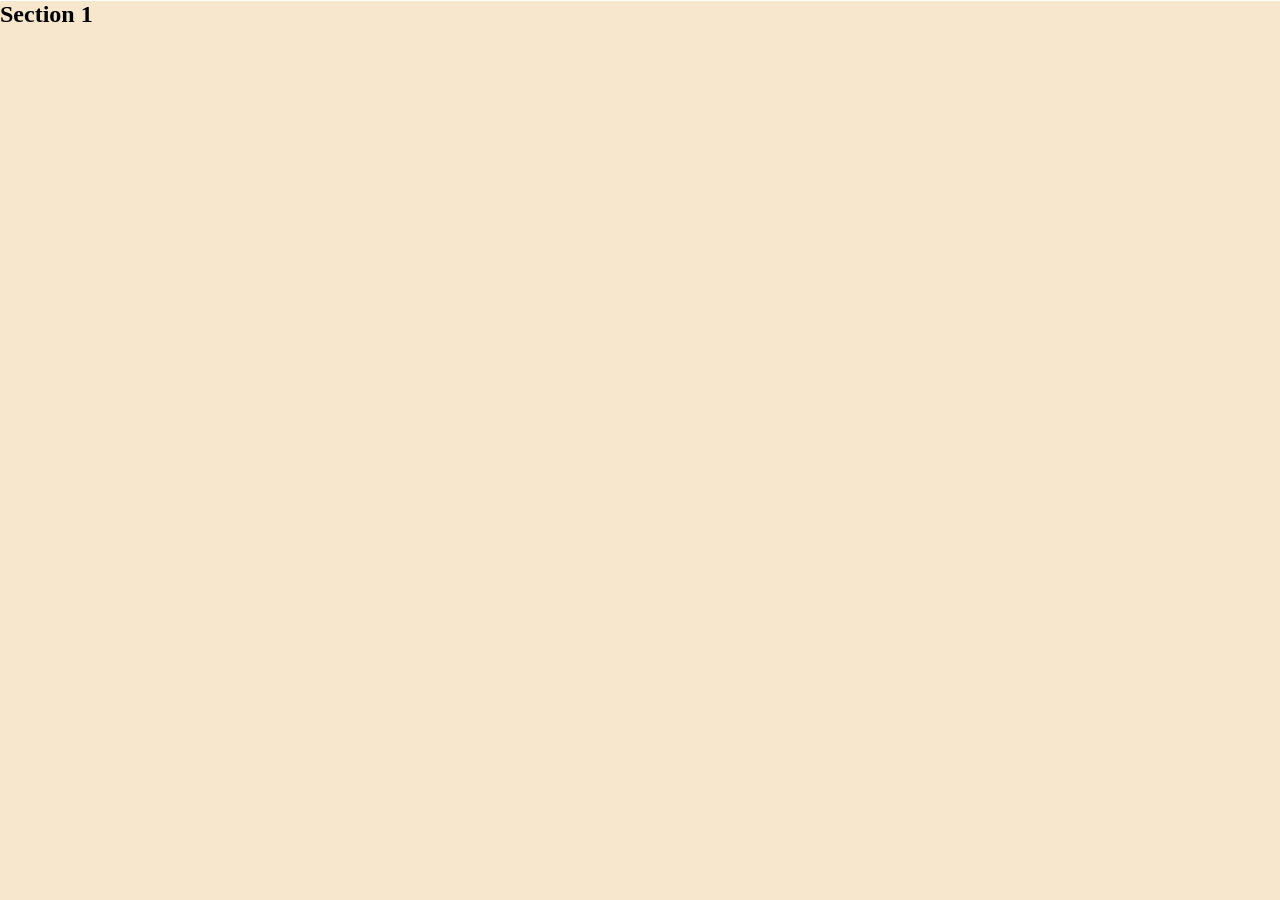
==== index.html @ 03736270 "renamed_main_to_index.html" ====
<!DOCTYPE html>
<html lang="en">

<head>
    <meta charset="UTF-8">
    <title>Splash Screen</title>
    <link rel="stylesheet" href="styles.css">
</head>

<body>
    <div class="parent-container">
        <section class="full-page-section"; style="background-color:#f7e7cd;"><h1>Section 1</h1></section>
        <section class="full-page-section"; style="background-color: #fff6e6;"><h1>Section 2</h1></section>
        <section class="full-page-section"><h1>Section 3</h1></section>
    </div>
</body>

</html>
---- styles.css ----
body {
  margin: 0;
  overflow: hidden; /* Prevent body scroll */
}

.parent-container {
  scroll-snap-type: y mandatory; /* Enable vertical mandatory snapping */
  overflow-y: scroll; /* Enable vertical scrolling */
  height: 100vh; /* Full viewport height */
  width: 100vw; /* Full viewport width */
}

.full-page-section {
  scroll-snap-align: start; /* Snap to the start of each section */
  height: 100vh; /* Each section takes full viewport height */
  width: 100vw; /* Each section takes full viewport width */
  /* Add styling for individual sections */
}
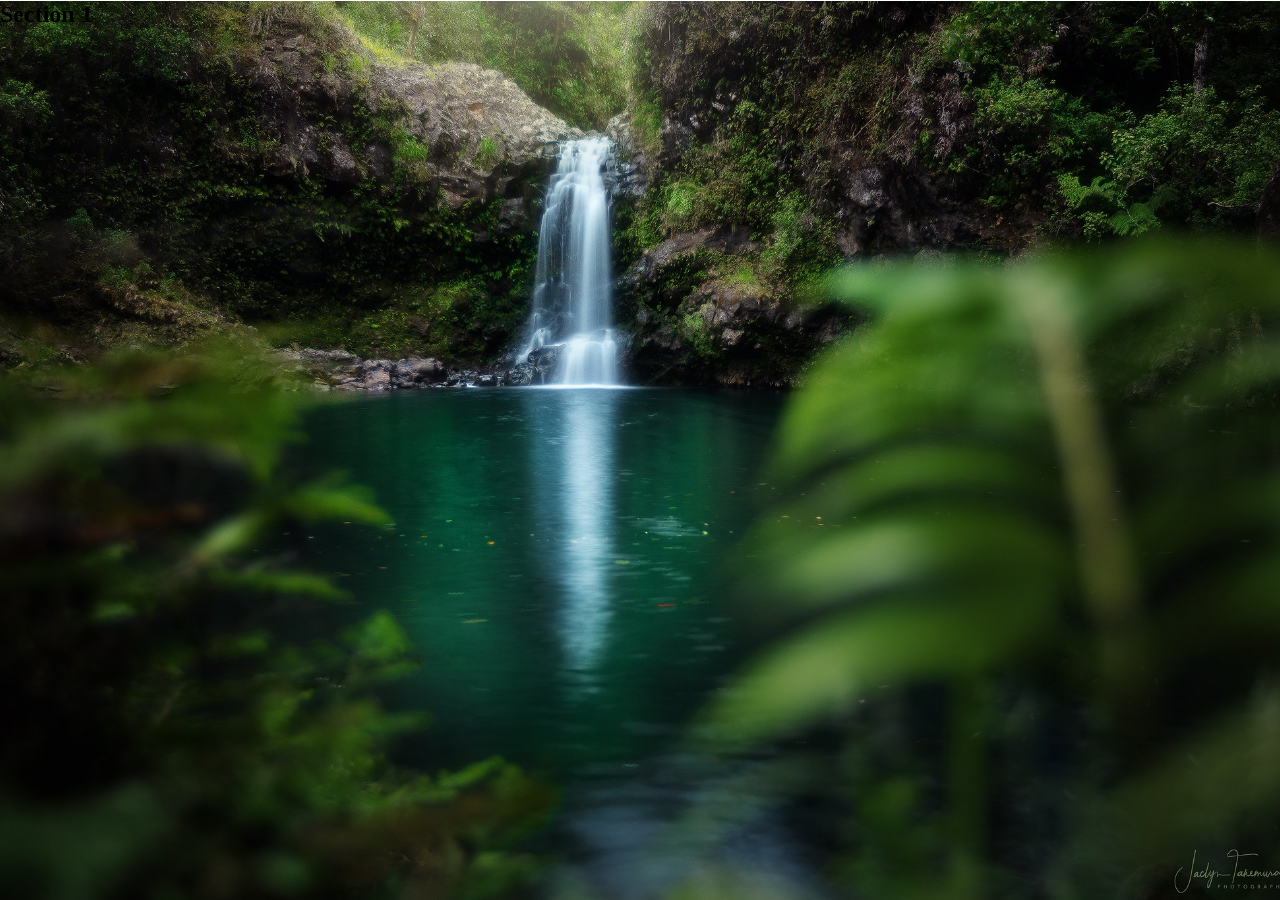
==== commit 69d34476: "modifying background" ====
--- a/index.html
+++ b/index.html
@@ -9,9 +9,15 @@
 
 <body>
     <div class="parent-container">
-        <section class="full-page-section"; style="background-color:#f7e7cd;"><h1>Section 1</h1></section>
-        <section class="full-page-section"; style="background-color: #fff6e6;"><h1>Section 2</h1></section>
-        <section class="full-page-section"><h1>Section 3</h1></section>
+        <section class="full-page-section"; style="background-color:#f7e7cd;";>
+            <h1>Section 1</h1>
+        </section>
+        <section class="full-page-section"; style="background-color: #fff6e6;">
+            <h1>Section 2</h1>
+        </section>
+        <section class="full-page-section">
+            <h1>Section 3</h1>
+        </section>
     </div>
 </body>
 
--- a/styles.css
+++ b/styles.css
@@ -14,5 +14,9 @@
   scroll-snap-align: start; /* Snap to the start of each section */
   height: 100vh; /* Each section takes full viewport height */
   width: 100vw; /* Each section takes full viewport width */
+  background-image: url("./img/waterfall_forest_depth-field-view_img_21A9264-web-©Jaclyn-Tanemura-VW-1.jpg");
+  background-size:cover;
+  background-position:center;
+  background-repeat:no-repeat;
   /* Add styling for individual sections */
-}+}
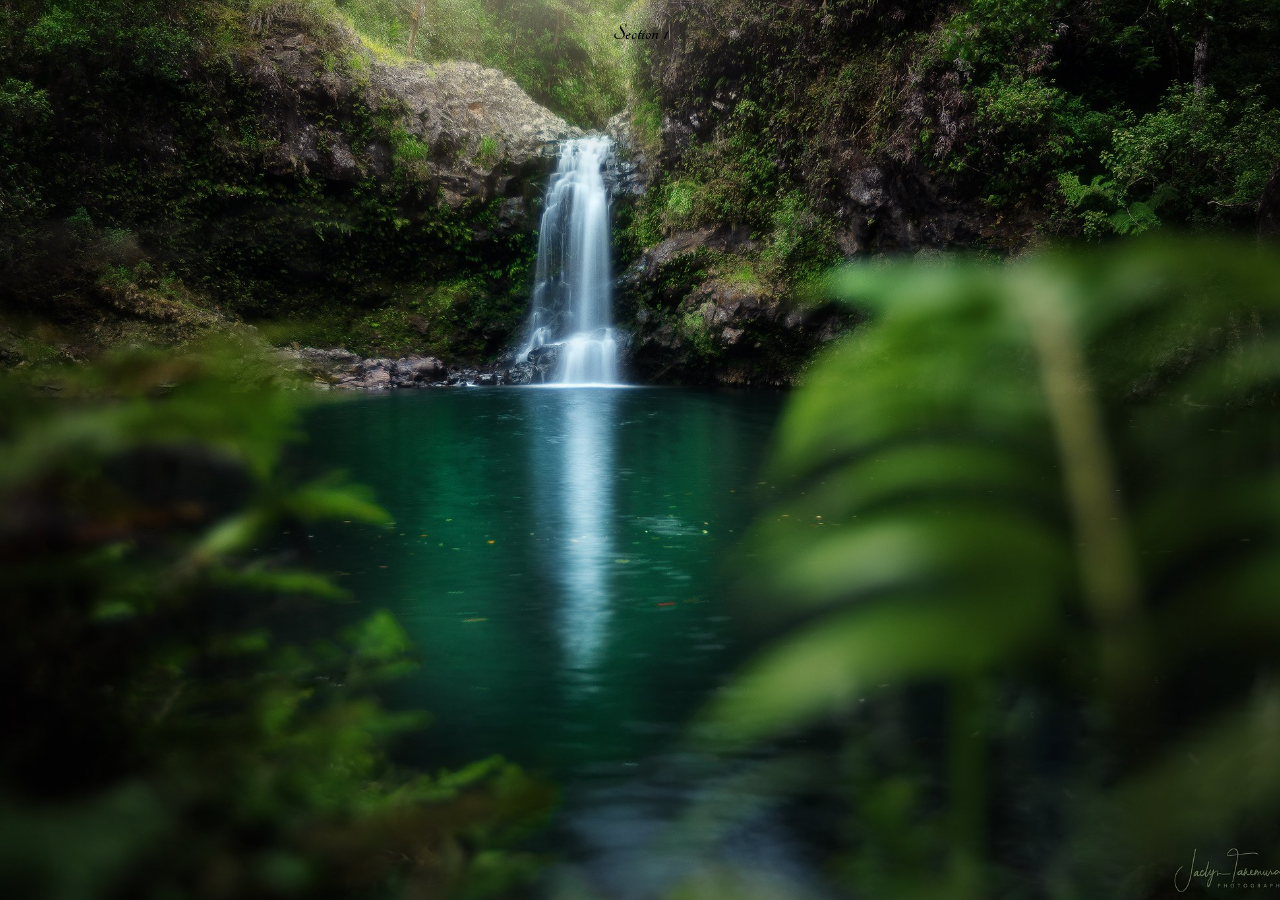
==== commit 85d1ecac: "seperated sections with individual classes" ====
--- a/index.html
+++ b/index.html
@@ -9,13 +9,15 @@
 
 <body>
     <div class="parent-container">
-        <section class="full-page-section"; style="background-color:#f7e7cd;";>
+        <section class="full-page-section-01";
+        style="background-color:#f7e7cd;";>
             <h1>Section 1</h1>
         </section>
-        <section class="full-page-section"; style="background-color: #fff6e6;">
+        <section class="full-page-section-02";
+        style="background-color: #fff6e6;">
             <h1>Section 2</h1>
         </section>
-        <section class="full-page-section">
+        <section class="full-page-section-03">
             <h1>Section 3</h1>
         </section>
     </div>
--- a/styles.css
+++ b/styles.css
@@ -1,6 +1,14 @@
-body {
-  margin: 0;
+@import url('https://fonts.googleapis.com/css?family=Tangerine');
+
+body { /*  */
+  margin:0;
+  padding:0;
+  box-sizing:border-box;
+  font-family: "tangerine", sans-serif;
   overflow: hidden; /* Prevent body scroll */
+  display:flex;
+  justify-content: center;
+  align-items: center;
 }
 
 .parent-container {
@@ -10,7 +18,7 @@
   width: 100vw; /* Full viewport width */
 }
 
-.full-page-section {
+.full-page-section-01 {
   scroll-snap-align: start; /* Snap to the start of each section */
   height: 100vh; /* Each section takes full viewport height */
   width: 100vw; /* Each section takes full viewport width */
@@ -18,5 +26,33 @@
   background-size:cover;
   background-position:center;
   background-repeat:no-repeat;
+  display:flex;
+  justify-content: center;
   /* Add styling for individual sections */
 }
+
+.full-page-section-02 {
+  scroll-snap-align: start; /* Snap to the start of each section */
+  height: 100vh; /* Each section takes full viewport height */
+  width: 100vw; /* Each section takes full viewport width */
+  background-image: url("./img/bergreen-photography-13.jpg");
+  background-size:cover;
+  background-position:center;
+  background-repeat:no-repeat;
+  display:flex;
+  justify-content: center;
+  /* Add styling for individual sections */
+}
+
+.full-page-section-03 {
+  scroll-snap-align: start; /* Snap to the start of each section */
+  height: 100vh; /* Each section takes full viewport height */
+  width: 100vw; /* Each section takes full viewport width */
+  background-image: url("./img/21A9506-web-©Jaclyn-Tanemura-VW-5.jpg");
+  background-size:cover;
+  background-position:center;
+  background-repeat:no-repeat;
+  display:flex;
+  justify-content: center;
+  /* Add styling for individual sections */
+}
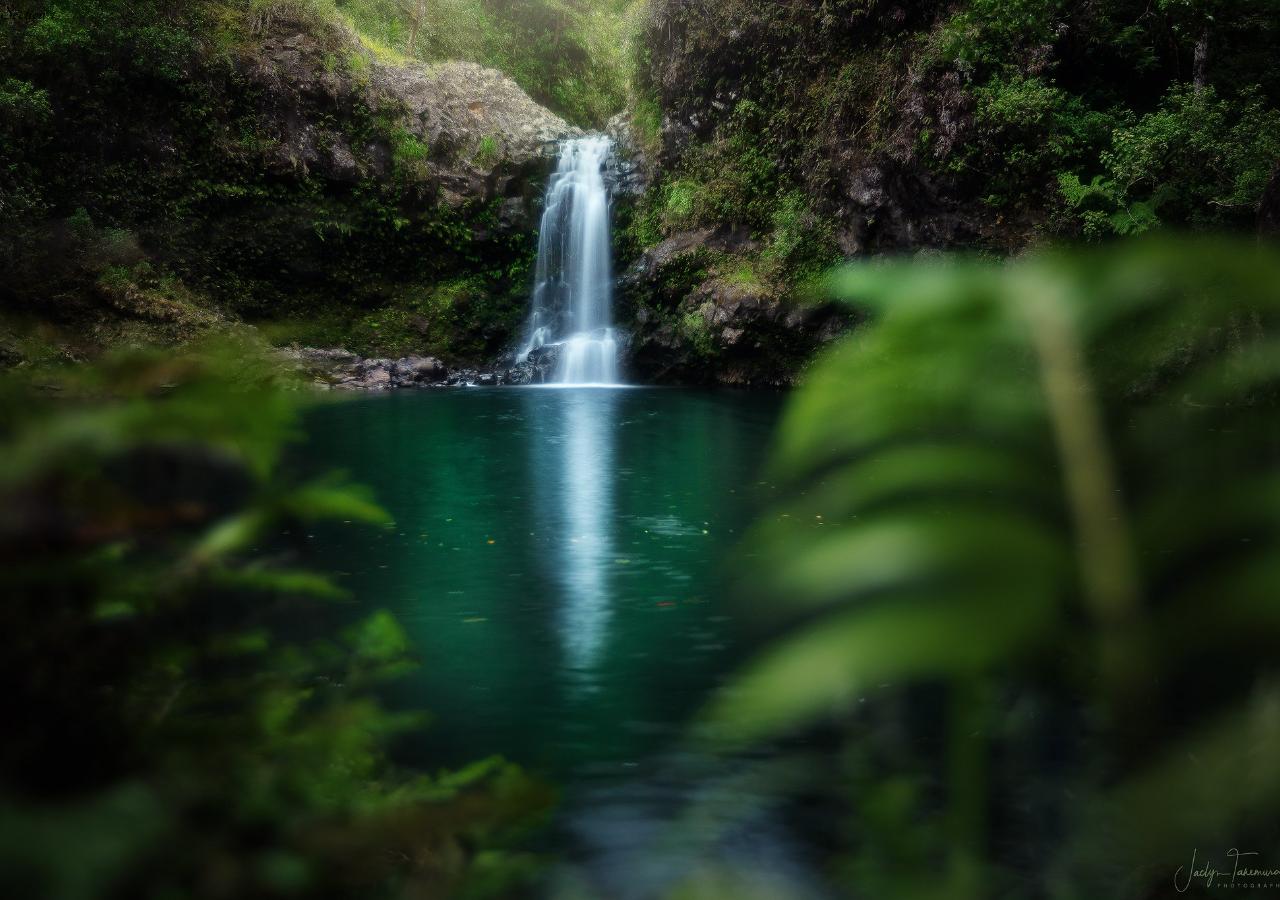
==== commit b6846d15: "11-22-2025_update" ====
--- a/index.html
+++ b/index.html
@@ -3,20 +3,24 @@
 
 <head>
     <meta charset="UTF-8">
-    <title>Splash Screen</title>
+    <title>Hannah & Nelson's Wedding</title>
     <link rel="stylesheet" href="styles.css">
 </head>
 
 <body>
     <div class="parent-container">
-        <section class="full-page-section-01";
-        style="background-color:#f7e7cd;";>
-            <h1>Section 1</h1>
+        <section class="full-page-section-01";>
+            <div class="autoShow">
+                <h1>Section 1</h1>
+            </div>
         </section>
-        <section class="full-page-section-02";
-        style="background-color: #fff6e6;">
-            <h1>Section 2</h1>
+
+        <section class="full-page-section-02";>
+            <div class="autoShow">
+                <h1>Section 2</h1>
+            </div>
         </section>
+
         <section class="full-page-section-03">
             <h1>Section 3</h1>
         </section>
--- a/styles.css
+++ b/styles.css
@@ -1,23 +1,39 @@
 @import url('https://fonts.googleapis.com/css?family=Tangerine');
 
-body { /*  */
+* { /*  */
   margin:0;
-  padding:0;
-  box-sizing:border-box;
   font-family: "tangerine", sans-serif;
   overflow: hidden; /* Prevent body scroll */
-  display:flex;
-  justify-content: center;
-  align-items: center;
 }
 
+/* Fade in anim */
+.autoShow {
+  animation:text-appear both;
+  animation-timeline: view();
+}
+
+@keyframes text-appear {
+  from{
+    opacity:0;
+    transform:translateY(100px);
+  }
+  to{
+    opacity:100;
+    transform:translateY(0);
+  }
+}
+
+
+
+/* Snap Behaviors */
 .parent-container {
   scroll-snap-type: y mandatory; /* Enable vertical mandatory snapping */
   overflow-y: scroll; /* Enable vertical scrolling */
   height: 100vh; /* Full viewport height */
-  width: 100vw; /* Full viewport width */
+  width: 100vw; /* Full viewport width */;
 }
 
+/* Page content */
 .full-page-section-01 {
   scroll-snap-align: start; /* Snap to the start of each section */
   height: 100vh; /* Each section takes full viewport height */
@@ -26,8 +42,6 @@
   background-size:cover;
   background-position:center;
   background-repeat:no-repeat;
-  display:flex;
-  justify-content: center;
   /* Add styling for individual sections */
 }
 
@@ -41,6 +55,7 @@
   background-repeat:no-repeat;
   display:flex;
   justify-content: center;
+  align-items: center;
   /* Add styling for individual sections */
 }
 
